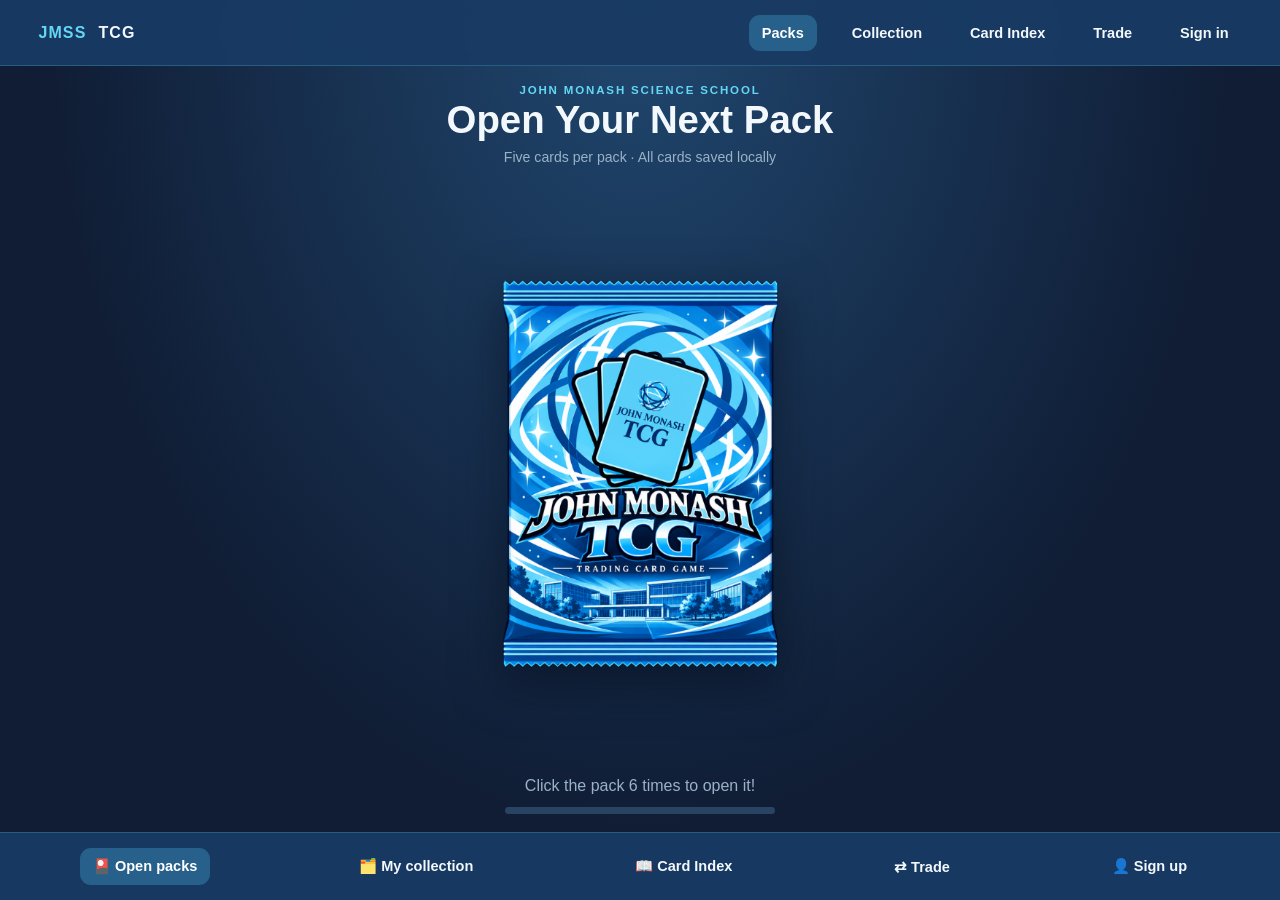
==== index.html @ 14c6e4b7 "Add Card Index navigation" ====
<!doctype html>
<html lang="en">
<head>
<meta charset="utf-8"><meta name="viewport" content="width=device-width, initial-scale=1">
<meta name="theme-color" content="#101D35"><link rel="icon" href="index_images/favicon.png">
<link rel="stylesheet" href="global.css"><title>Open a Pack | JMSS TCG</title>
<style>
.pack-stage{display:grid;place-items:center;min-height:425px;position:relative;isolation:isolate;overflow:hidden}
.pack-stage::before{content:"";position:absolute;width:320px;height:320px;border-radius:50%;background:radial-gradient(circle,#3caee84a,transparent 65%);filter:blur(20px);z-index:-1}
.pack-click{appearance:none;border:0;background:transparent;padding:0;cursor:pointer;perspective:800px;touch-action:manipulation}
.pack-click:focus-visible{outline:3px solid #65D6F4;outline-offset:8px;border-radius:16px}
.pack-art{display:block;object-fit:contain;height:365px;width:min(75vw,260px);filter:drop-shadow(0 15px 25px #040e1fa0);transform-style:preserve-3d;transition:transform .55s cubic-bezier(.17,.67,.27,1.2),filter .55s}
.pack-art.flip{transform:rotateY(180deg) scale(1.06);filter:drop-shadow(0 0 30px #65D6F4)}
.pack-stage.opening .pack-art{animation:packReveal 2.2s ease-in-out forwards;pointer-events:none}
.pack-stage.opening::after{content:"";position:absolute;inset:0;background:radial-gradient(circle,#ffffffdb 0%,#65D6F4a8 12%,transparent 65%);animation:flashReveal 2s ease-out forwards;pointer-events:none}
.pack-stage.opened .pack-art{filter:drop-shadow(0 0 22px #f4c45b);transform:scale(1.03)}
@keyframes packReveal{0%{transform:rotateY(0deg) scale(1)}20%{transform:rotateY(360deg) scale(1.08)}45%{transform:rotateY(900deg) scale(1.2)}65%{transform:rotateY(1440deg) scale(.93)}83%{transform:rotateY(1800deg) scale(1.25)}100%{transform:rotateY(1800deg) scale(1.03)}}
@keyframes flashReveal{0%,25%{opacity:0}48%{opacity:.8}65%{opacity:0}82%{opacity:.85}100%{opacity:0}}
.pack-instructions{text-align:center;color:#9AB2C7;font-size:.96rem;min-height:24px}
.pack-progress{height:7px;max-width:270px;background:#294463;border-radius:999px;overflow:hidden;margin:16px auto}
.pack-progress div{background:linear-gradient(90deg,#1976B9,#65D6F4);height:100%;width:0;transition:width .3s ease}
.pack-reset{border:1px solid #65D6F4;background:#183B63;color:white;padding:10px 19px;border-radius:9px;cursor:pointer;font:inherit;display:none;margin:16px auto}
.pack-reset:hover{background:#1976B9}
@media(prefers-reduced-motion:reduce){.pack-art{transition:none}.pack-stage.opening .pack-art,.pack-stage.opening::after{animation:none}}
.card-reveal{display:grid;grid-template-columns:repeat(auto-fit,minmax(155px,1fr));gap:16px;max-width:1050px;margin:28px auto 12px;text-align:center}.card-reveal[hidden]{display:none}.reveal-card{animation:cardRise .55s ease both;min-width:0}.reveal-card img{display:block;width:100%;max-width:230px;margin:auto;border-radius:9px;box-shadow:0 12px 26px #0008}.reveal-card .missing-card{padding:25px 8px;border:1px solid #65D6F4;border-radius:10px;color:#9AB2C7}.pack-stage.opened{display:none}@keyframes cardRise{from{opacity:0;transform:translateY(30px) scale(.90)}to{opacity:1;transform:translateY(0) scale(1)}}@media(prefers-reduced-motion:reduce){.reveal-card{animation:none}} 

/* Single-screen arcade home */
html,body{height:100%;overflow:hidden}body{padding:0!important}
.top-nav{height:66px;padding:0 max(14px,3vw);gap:10px;justify-content:space-between}
.top-nav .brand{font-weight:900;letter-spacing:.07em;color:#65D6F4;white-space:nowrap}
.nav-links{display:flex;align-items:center;justify-content:flex-end;gap:clamp(6px,2vw,22px)}
.nav-links a,.bottom-nav a{display:flex;align-items:center;gap:7px;padding:10px 13px;border-radius:11px;font-size:.91rem;white-space:nowrap}
.nav-links a:hover,.bottom-nav a:hover,.nav-links a.active,.bottom-nav a.active{background:#27618B;color:white}
.bottom-nav{height:68px;padding:8px 14px;gap:4px}
.arcade-main{position:fixed;top:66px;bottom:68px;left:0;right:0;width:100%;max-width:none;min-height:0;padding:clamp(8px,2vh,20px) 18px;display:flex;flex-direction:column;align-items:center;justify-content:center;gap:clamp(5px,1.2vh,14px);overflow:hidden}
.arcade-hero{flex-shrink:0;text-align:center}
.arcade-hero h1{font-size:clamp(1.35rem,3vw,2.5rem);margin:2px 0 4px}
.arcade-hero .eyebrow{font-size:clamp(.56rem,.9vw,.8rem);margin:0}
.arcade-hero .subtext{margin:0;font-size:clamp(.73rem,1.1vw,.95rem)}
.arcade-play{width:100%;min-height:0;max-width:1250px;flex:1;display:flex;flex-direction:column;align-items:center;justify-content:center;gap:clamp(5px,1.2vh,12px)}
.pack-stage{min-height:0;flex:1;width:100%;overflow:hidden}
.pack-stage::before{width:min(36vh,320px);height:min(36vh,320px)}
.pack-art{height:min(48vh,390px);max-height:100%;width:auto;max-width:min(74vw,290px)}
.pack-click{height:100%;display:grid;place-items:center}
.pack-instructions{margin:0;font-size:clamp(.78rem,1.4vw,1rem);min-height:1.2em}
.pack-progress{margin:0;flex-shrink:0;width:min(270px,80vw)}
.pack-reset{margin:0 auto;flex-shrink:0;padding:9px 16px}
.card-reveal{width:100%;max-width:1150px;min-height:0;flex:1;margin:0;display:flex;align-items:center;justify-content:center;gap:clamp(5px,1vw,15px);overflow-x:auto;overflow-y:hidden;padding:6px 3px}
.reveal-card{flex:0 1 190px;min-width:0;max-height:100%;display:grid;place-items:center}
.reveal-card img{height:auto;max-height:min(47vh,420px);width:100%;object-fit:contain}
.card-reveal[hidden]{display:none}
@media(max-width:640px){.top-nav{height:56px}.top-nav .brand{font-size:.85rem}.nav-links{gap:2px}.nav-links a{font-size:.75rem;padding:7px}.nav-links a img{display:none}.bottom-nav{height:60px}.bottom-nav a{font-size:.73rem;padding:8px}.arcade-main{top:56px;bottom:60px;padding:8px}.arcade-hero .subtext{display:none}.pack-art{height:min(51dvh,360px)}.card-reveal{justify-content:flex-start;gap:7px}.reveal-card{flex:0 0 clamp(120px,39vw,175px)}.reveal-card img{max-height:42dvh}}
@media(max-height:540px){.arcade-hero .subtext,.arcade-hero .eyebrow{display:none}.arcade-hero h1{font-size:1.2rem}.arcade-main{gap:3px}.pack-art{height:45dvh}.pack-progress{height:5px}.card-reveal img{max-height:36dvh}}
</style>
</head>
<body class="background">
<nav class="top-nav" aria-label="Main navigation"><a class="brand" href="index.html">JMSS <span style="color:#F2F8FC">TCG</span></a><div class="nav-links"><a class="active" href="index.html">Packs</a><a href="collection.html?v=2">Collection</a><a href="card-index.html">Card Index</a><a href="trade.html">Trade</a><a href="sign_in_programmable.html">Sign in</a></div></nav>
<main class="arcade-main">
<section class="arcade-hero"><p class="eyebrow">JOHN MONASH SCIENCE SCHOOL</p><h1>Open Your Next Pack</h1><p class="subtext">Five cards per pack · All cards saved locally</p></section>
<section aria-label="Pack opening" class="arcade-play">
<div class="pack-stage" id="pack-stage"><button type="button" id="pack-button" class="pack-click" aria-label="Rotate the JMSS card pack"><img id="pack-art" class="pack-art" src="index_images/cardpacks/common.png" alt="Blue JMSS TCG booster pack"></button></div>
<p id="pack-status" class="pack-instructions" aria-live="polite">Click the pack 6 times to open it!</p>
<div class="pack-progress" role="progressbar" aria-label="Progress to pack opening" aria-valuemin="0" aria-valuemax="6" aria-valuenow="0" id="pack-progress"><div id="pack-fill"></div></div>
<div id="card-reveal" class="card-reveal" aria-label="Five revealed cards" hidden></div><button type="button" class="pack-reset" id="pack-reset">Open another pack</button>
</section>
</main><nav class="bottom-nav" aria-label="Quick navigation"><a class="active" href="index.html">🎴 Open packs</a><a href="collection.html?v=2">🗂️ My collection</a><a href="card-index.html">📖 Card Index</a><a href="trade.html">⇄ Trade</a><a href="create_your_account.html">👤 Sign up</a></nav>
<script>
(function(){
const maxClicks=6, stage=document.getElementById('pack-stage'), button=document.getElementById('pack-button'), art=document.getElementById('pack-art'),status=document.getElementById('pack-status'),progress=document.getElementById('pack-progress'),fill=document.getElementById('pack-fill'),reset=document.getElementById('pack-reset');
const cards=[
["Flush Sac Anderson","flush-sac-anderson.webp"],
["Algorithm Albrecht","algorithm-albrecht.webp"],
["Stephen Finchy","stephen-finchy.webp"],
["Peter Thompson","peter-thompson.webp"],
["Vincenzo Piscioneri","vincenzo-piscioneri.webp"],
["Romanian Gavrilescu","romanian-gavrilescu.webp"],
["Rimkevicius","rimkevicius.webp"],
["Scott Chittleborough","scott-chittleborough.webp"],
["Kermond","kermond.webp"],
["Rainy Xia","rainy-xia.webp"],
["Sunny Xia","sunny-xia.webp"],
["Muppet Finchy","muppet-finchy.webp"],
["Dr Driscoll","dr-driscoll.webp"],
["Danger Grainger","danger-grainger.webp"],
["Gen Z Clarke","gen-z-clarke.webp"],
["Bonehead Kermond","bonehead-kermond.webp"]
];
const reveal=document.getElementById('card-reveal');
function saveCards(selected){
 const key='jmss-tcg-collection-v1';
 let inventory={};
 try{const parsed=JSON.parse(localStorage.getItem(key)||'{}');if(parsed&&typeof parsed==='object'&&!Array.isArray(parsed))inventory=parsed;}catch(e){}
 for(const [,file] of selected){const count=Number(inventory[file]);inventory[file]=(Number.isSafeInteger(count)&&count>=0?count:0)+1;}
 try{localStorage.setItem(key,JSON.stringify(inventory));return true;}catch(e){return false;}
}
function showCards(){
 const shuffled=[...cards];
 for(let i=shuffled.length-1;i>0;i--){const j=Math.floor(Math.random()*(i+1));[shuffled[i],shuffled[j]]=[shuffled[j],shuffled[i]];}
 const selected=shuffled.slice(0,5);
 const saved=saveCards(selected);
 status.textContent=saved?"Your five cards have been saved to your Collection!":"Your five cards! Local saving is unavailable in this browser.";
 reveal.replaceChildren();
 selected.forEach(([name,file],i)=>{
   const el=document.createElement('div');el.className='reveal-card';el.style.animationDelay=(i*0.12)+'s';
   const img=document.createElement('img');img.src='cards/'+file;img.alt=name;img.loading='lazy';
   img.addEventListener('error',()=>{const fallback=document.createElement('div');fallback.className='missing-card';fallback.textContent=name+' — image awaiting upload';img.replaceWith(fallback);});
   el.append(img);reveal.append(el);
 });reveal.hidden=false;
}
let clicks=0,rot=0,animating=false,opened=false;
button.addEventListener('click',function(){
 if(animating||opened)return;
 clicks++;rot+=360;
 art.style.transform='rotateY('+rot+'deg) scale(1.06)';
 setTimeout(()=>{if(!animating&&!opened)art.style.transform='rotateY('+rot+'deg)'},350);
 progress.setAttribute('aria-valuenow',String(clicks));fill.style.width=(clicks/maxClicks*100)+'%';
 if(clicks<maxClicks){status.textContent=(maxClicks-clicks)+' more '+(maxClicks-clicks===1?'click':'clicks')+' to open your pack!';return;}
 animating=true;button.disabled=true;status.textContent='Opening pack…';art.style.transform='';stage.classList.add('opening');
 setTimeout(function(){stage.classList.remove('opening');stage.classList.add('opened');art.src='index_images/cardpacks/common.png';art.alt='Common JMSS TCG booster pack';opened=true;animating=false;status.textContent='Your five cards!';showCards();reset.style.display='block';},2200);
});
reset.addEventListener('click',function(){clicks=0;rot=0;opened=false;animating=false;art.src='index_images/cardpacks/common.png';art.alt='Blue JMSS TCG booster pack';art.style.transform='';button.disabled=false;stage.classList.remove('opening','opened');progress.setAttribute('aria-valuenow','0');fill.style.width='0';status.textContent='Click the pack 6 times to open it!';reset.style.display='none';reveal.hidden=true;reveal.replaceChildren();});
})();
</script>
</body></html>
---- global.css ----
:root{--bg:#101D35;--surface:#183B63;--primary:#1976B9;--accent:#65D6F4;--text:#F2F8FC;--muted:#9AB2C7;--gold:#F4C45B;--border:rgba(101,214,244,.22)}*{box-sizing:border-box}body{margin:0;padding-bottom:92px;font-family:Arial,sans-serif;color:var(--text);background:var(--bg)}.background{background:radial-gradient(ellipse at 50% 0%,#20476F 0%,var(--bg) 65%);min-height:100vh}.top-nav,.bottom-nav{position:fixed;left:0;width:100%;display:flex;align-items:center;justify-content:space-around;background:rgba(24,59,99,.96);z-index:1000;backdrop-filter:blur(12px)}.top-nav{top:0;height:66px;border-bottom:1px solid var(--border)}.bottom-nav{bottom:0;min-height:66px;padding:12px 0;border-top:1px solid var(--border)}.top-nav a,.bottom-nav a{color:var(--text);text-decoration:none;font-weight:600;transition:color .2s}.top-nav a:hover,.bottom-nav a:hover{color:var(--accent)}.top-nav a{display:flex;align-items:center;gap:12px}.top-nav img{width:26px;height:26px;object-fit:contain}.site-main{max-width:1000px;margin:0 auto;padding:104px 20px 44px}.hero{text-align:center}.hero h1{font-size:clamp(2rem,5vw,3.4rem);margin:8px 0}.eyebrow{color:var(--accent);font-size:.8rem;letter-spacing:.16em;font-weight:700}.subtext{color:var(--muted);line-height:1.6}.packs{display:grid;grid-template-columns:repeat(auto-fit,minmax(240px,1fr));gap:24px;max-width:800px;margin:38px auto}.pack{border:1px solid var(--border);background:rgba(24,59,99,.74);border-radius:20px;padding:24px;text-align:center}.pack img{display:block;width:100%;max-width:220px;height:270px;object-fit:contain;margin:auto;filter:drop-shadow(0 16px 22px rgba(0,0,0,.35))}.pack h2{margin-bottom:0}.gold-accent{color:var(--gold)}.note{text-align:center;font-size:.85rem;color:var(--muted)}.button{display:inline-block;margin-top:15px;text-decoration:none;background:var(--primary);border:1px solid var(--accent);border-radius:12px;color:white;padding:12px 18px}.button:hover{background:#248FCF}a:focus-visible{outline:2px solid var(--accent);outline-offset:4px}@media(max-width:480px){.pack img{height:220px}.site-main{padding-top:94px}}
/* Authentication page layouts — visual prototypes only, no client-side password storage */
.auth-shell{min-height:calc(100vh - 170px);display:grid;place-items:center;padding:28px 16px}.auth-card{width:min(100%,440px);background:rgba(24,59,99,.9);border:1px solid var(--border);border-radius:20px;padding:clamp(22px,5vw,36px);box-shadow:0 18px 50px #08142470}.auth-card h1{margin:6px 0 10px;font-size:2rem}.auth-card label{display:block;margin:20px 0 8px;font-size:.9rem;font-weight:600}.auth-card input{width:100%;min-height:44px;background:#101D35;color:var(--text);border:1px solid #5584aa;border-radius:10px;padding:12px;font:inherit}.auth-card input:focus{outline:2px solid var(--accent)}.auth-card button{width:100%;padding:13px;border:0;border-radius:10px;background:#33607f;color:#e3f0fa;font-weight:700;font:inherit;cursor:pointer;opacity:1;margin-top:24px}.auth-card button:hover{background:var(--primary)}.auth-card a{color:var(--accent)}.auth-card .form-foot{margin-top:22px;text-align:center;color:var(--muted)}.auth-notice{color:#f3d18c;background:rgba(244,196,91,.09);border:1px solid rgba(244,196,91,.35);border-radius:10px;padding:12px;font-size:.9rem;line-height:1.5}
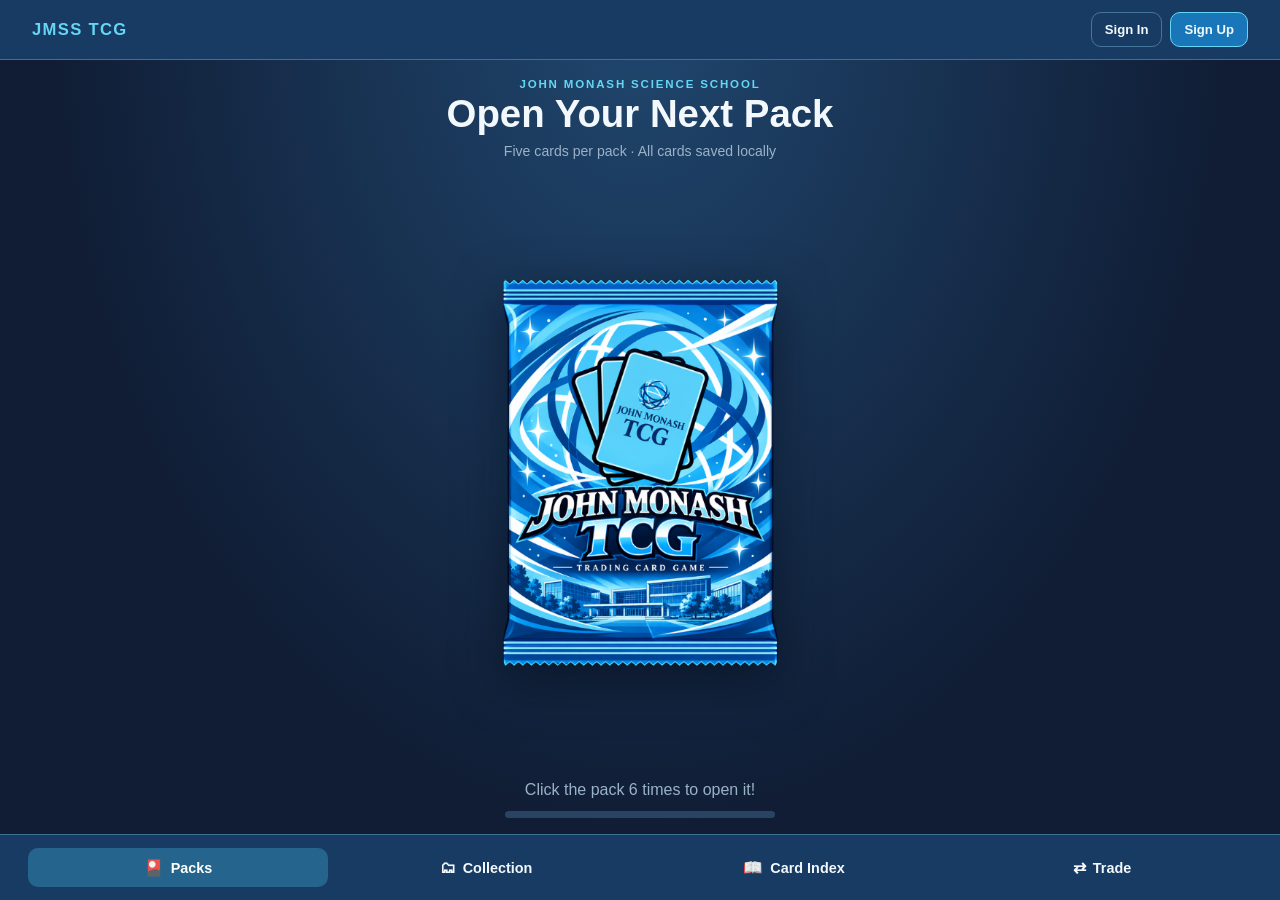
==== commit ac505020: "Use consistent navigation layout on index.html" ====
--- a/index.html
+++ b/index.html
@@ -52,9 +52,9 @@
 @media(max-width:640px){.top-nav{height:56px}.top-nav .brand{font-size:.85rem}.nav-links{gap:2px}.nav-links a{font-size:.75rem;padding:7px}.nav-links a img{display:none}.bottom-nav{height:60px}.bottom-nav a{font-size:.73rem;padding:8px}.arcade-main{top:56px;bottom:60px;padding:8px}.arcade-hero .subtext{display:none}.pack-art{height:min(51dvh,360px)}.card-reveal{justify-content:flex-start;gap:7px}.reveal-card{flex:0 0 clamp(120px,39vw,175px)}.reveal-card img{max-height:42dvh}}
 @media(max-height:540px){.arcade-hero .subtext,.arcade-hero .eyebrow{display:none}.arcade-hero h1{font-size:1.2rem}.arcade-main{gap:3px}.pack-art{height:45dvh}.pack-progress{height:5px}.card-reveal img{max-height:36dvh}}
 </style>
-</head>
+<link rel="stylesheet" href="navigation.css"><style>.arcade-main{top:var(--nav-top-h)!important;bottom:var(--nav-bottom-h)!important}.top-nav .nav-brand{font-weight:900}</style></head>
 <body class="background">
-<nav class="top-nav" aria-label="Main navigation"><a class="brand" href="index.html">JMSS <span style="color:#F2F8FC">TCG</span></a><div class="nav-links"><a class="active" href="index.html">Packs</a><a href="collection.html?v=2">Collection</a><a href="card-index.html">Card Index</a><a href="trade.html">Trade</a><a href="sign_in_programmable.html">Sign in</a></div></nav>
+<nav id="site-top-nav"></nav>
 <main class="arcade-main">
 <section class="arcade-hero"><p class="eyebrow">JOHN MONASH SCIENCE SCHOOL</p><h1>Open Your Next Pack</h1><p class="subtext">Five cards per pack · All cards saved locally</p></section>
 <section aria-label="Pack opening" class="arcade-play">
@@ -63,7 +63,7 @@
 <div class="pack-progress" role="progressbar" aria-label="Progress to pack opening" aria-valuemin="0" aria-valuemax="6" aria-valuenow="0" id="pack-progress"><div id="pack-fill"></div></div>
 <div id="card-reveal" class="card-reveal" aria-label="Five revealed cards" hidden></div><button type="button" class="pack-reset" id="pack-reset">Open another pack</button>
 </section>
-</main><nav class="bottom-nav" aria-label="Quick navigation"><a class="active" href="index.html">🎴 Open packs</a><a href="collection.html?v=2">🗂️ My collection</a><a href="card-index.html">📖 Card Index</a><a href="trade.html">⇄ Trade</a><a href="create_your_account.html">👤 Sign up</a></nav>
+</main><nav id="site-bottom-nav"></nav>
 <script>
 (function(){
 const maxClicks=6, stage=document.getElementById('pack-stage'), button=document.getElementById('pack-button'), art=document.getElementById('pack-art'),status=document.getElementById('pack-status'),progress=document.getElementById('pack-progress'),fill=document.getElementById('pack-fill'),reset=document.getElementById('pack-reset');
@@ -121,4 +121,4 @@
 reset.addEventListener('click',function(){clicks=0;rot=0;opened=false;animating=false;art.src='index_images/cardpacks/common.png';art.alt='Blue JMSS TCG booster pack';art.style.transform='';button.disabled=false;stage.classList.remove('opening','opened');progress.setAttribute('aria-valuenow','0');fill.style.width='0';status.textContent='Click the pack 6 times to open it!';reset.style.display='none';reveal.hidden=true;reveal.replaceChildren();});
 })();
 </script>
-</body></html>+<script src="navigation.js"></script></body></html>
--- a/navigation.css
+++ b/navigation.css
@@ -0,0 +1,15 @@
+/* Shared navigation on all JMSS TCG pages */
+:root{--nav-top-h:60px;--nav-bottom-h:64px}
+body{padding-top:var(--nav-top-h);padding-bottom:var(--nav-bottom-h)}
+.top-nav,.bottom-nav{position:fixed!important;left:0;right:0;width:100%;z-index:2000;display:flex!important;align-items:center;justify-content:space-between;background:#183B63;box-sizing:border-box}
+.top-nav{top:0!important;height:var(--nav-top-h)!important;padding:0 clamp(12px,3vw,32px)!important;border-bottom:1px solid #3C7194}
+.bottom-nav{top:auto!important;bottom:0!important;height:var(--nav-bottom-h)!important;padding:6px clamp(8px,3vw,28px)!important;border-top:1px solid #3C7194;gap:8px}
+.top-nav .nav-brand{color:#65D6F4;font-weight:900;letter-spacing:.08em;white-space:nowrap;font-size:1.04rem}
+.top-nav .nav-account{display:flex;gap:8px;align-items:center}
+.top-nav a,.bottom-nav a{color:#F2F8FC;text-decoration:none;font-weight:700}
+.top-nav .nav-account a{padding:9px 13px;border:1px solid #45759A;border-radius:10px;font-size:.82rem;white-space:nowrap}
+.top-nav .nav-account a:last-child{background:#1976B9;border-color:#65D6F4}
+.bottom-nav a{flex:1;display:flex;align-items:center;justify-content:center;gap:7px;min-width:0;border-radius:10px;padding:10px 6px;font-size:.9rem;white-space:nowrap}
+.top-nav a:hover,.bottom-nav a:hover,.bottom-nav a[aria-current="page"]{background:#25658D;color:#fff}
+.nav-icon{font-size:1.1em}
+@media(max-width:520px){:root{--nav-top-h:54px;--nav-bottom-h:60px}.top-nav .nav-brand{font-size:.89rem}.top-nav .nav-account a{font-size:.73rem;padding:8px 9px}.bottom-nav{gap:2px;padding:5px!important}.bottom-nav a{font-size:.71rem;gap:3px;padding:8px 2px}.nav-icon{font-size:1em}}
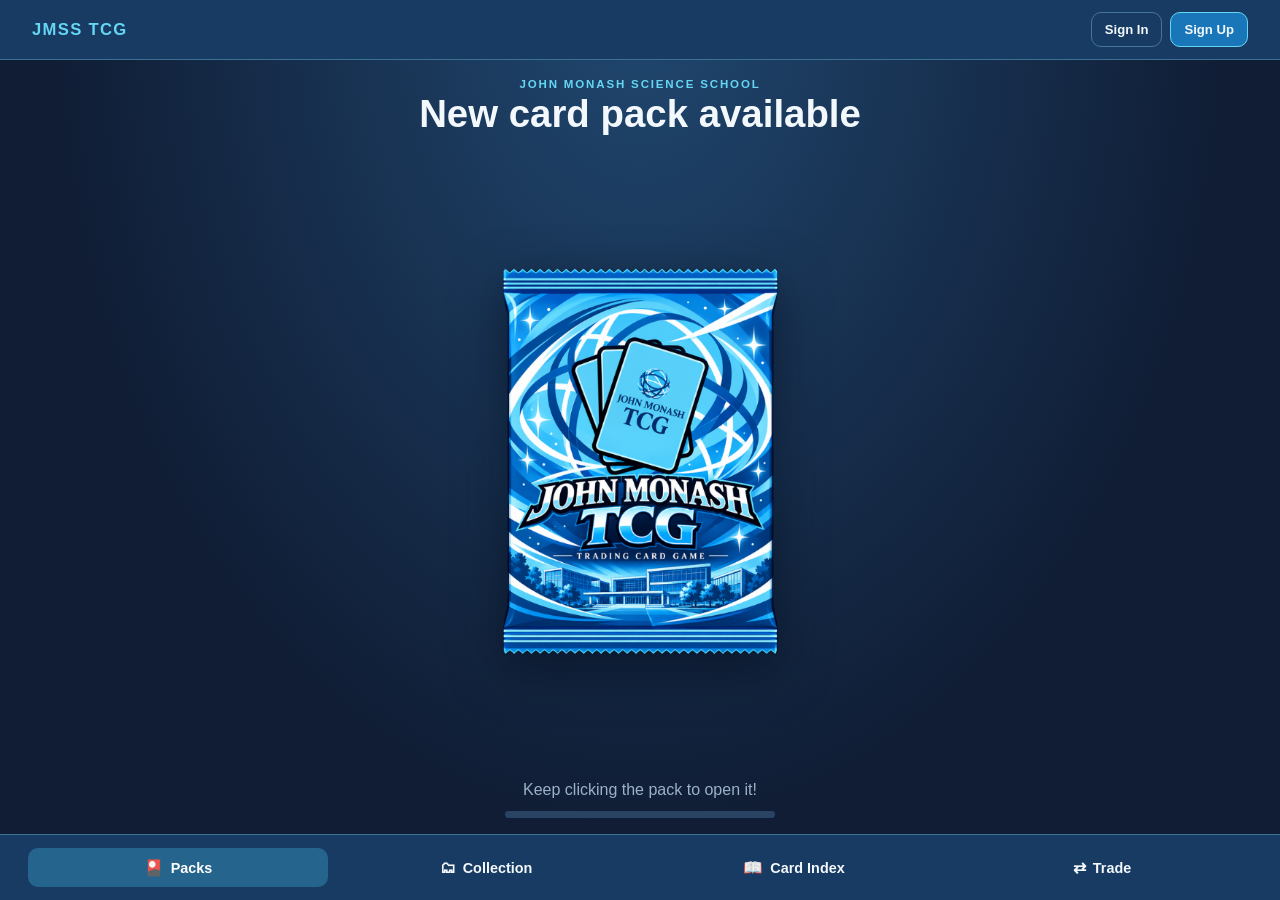
==== commit 7442551a: "Simplify pack opening prompts and homepage heading" ====
--- a/index.html
+++ b/index.html
@@ -56,10 +56,10 @@
 <body class="background">
 <nav id="site-top-nav"></nav>
 <main class="arcade-main">
-<section class="arcade-hero"><p class="eyebrow">JOHN MONASH SCIENCE SCHOOL</p><h1>Open Your Next Pack</h1><p class="subtext">Five cards per pack · All cards saved locally</p></section>
+<section class="arcade-hero"><p class="eyebrow">JOHN MONASH SCIENCE SCHOOL</p><h1>New card pack available</h1></section>
 <section aria-label="Pack opening" class="arcade-play">
 <div class="pack-stage" id="pack-stage"><button type="button" id="pack-button" class="pack-click" aria-label="Rotate the JMSS card pack"><img id="pack-art" class="pack-art" src="index_images/cardpacks/common.png" alt="Blue JMSS TCG booster pack"></button></div>
-<p id="pack-status" class="pack-instructions" aria-live="polite">Click the pack 6 times to open it!</p>
+<p id="pack-status" class="pack-instructions" aria-live="polite">Keep clicking the pack to open it!</p>
 <div class="pack-progress" role="progressbar" aria-label="Progress to pack opening" aria-valuemin="0" aria-valuemax="6" aria-valuenow="0" id="pack-progress"><div id="pack-fill"></div></div>
 <div id="card-reveal" class="card-reveal" aria-label="Five revealed cards" hidden></div><button type="button" class="pack-reset" id="pack-reset">Open another pack</button>
 </section>
@@ -118,7 +118,7 @@
  animating=true;button.disabled=true;status.textContent='Opening pack…';art.style.transform='';stage.classList.add('opening');
  setTimeout(function(){stage.classList.remove('opening');stage.classList.add('opened');art.src='index_images/cardpacks/common.png';art.alt='Common JMSS TCG booster pack';opened=true;animating=false;status.textContent='Your five cards!';showCards();reset.style.display='block';},2200);
 });
-reset.addEventListener('click',function(){clicks=0;rot=0;opened=false;animating=false;art.src='index_images/cardpacks/common.png';art.alt='Blue JMSS TCG booster pack';art.style.transform='';button.disabled=false;stage.classList.remove('opening','opened');progress.setAttribute('aria-valuenow','0');fill.style.width='0';status.textContent='Click the pack 6 times to open it!';reset.style.display='none';reveal.hidden=true;reveal.replaceChildren();});
+reset.addEventListener('click',function(){clicks=0;rot=0;opened=false;animating=false;art.src='index_images/cardpacks/common.png';art.alt='Blue JMSS TCG booster pack';art.style.transform='';button.disabled=false;stage.classList.remove('opening','opened');progress.setAttribute('aria-valuenow','0');fill.style.width='0';status.textContent='Keep clicking the pack to open it!';reset.style.display='none';reveal.hidden=true;reveal.replaceChildren();});
 })();
 </script>
 <script src="navigation.js"></script></body></html>
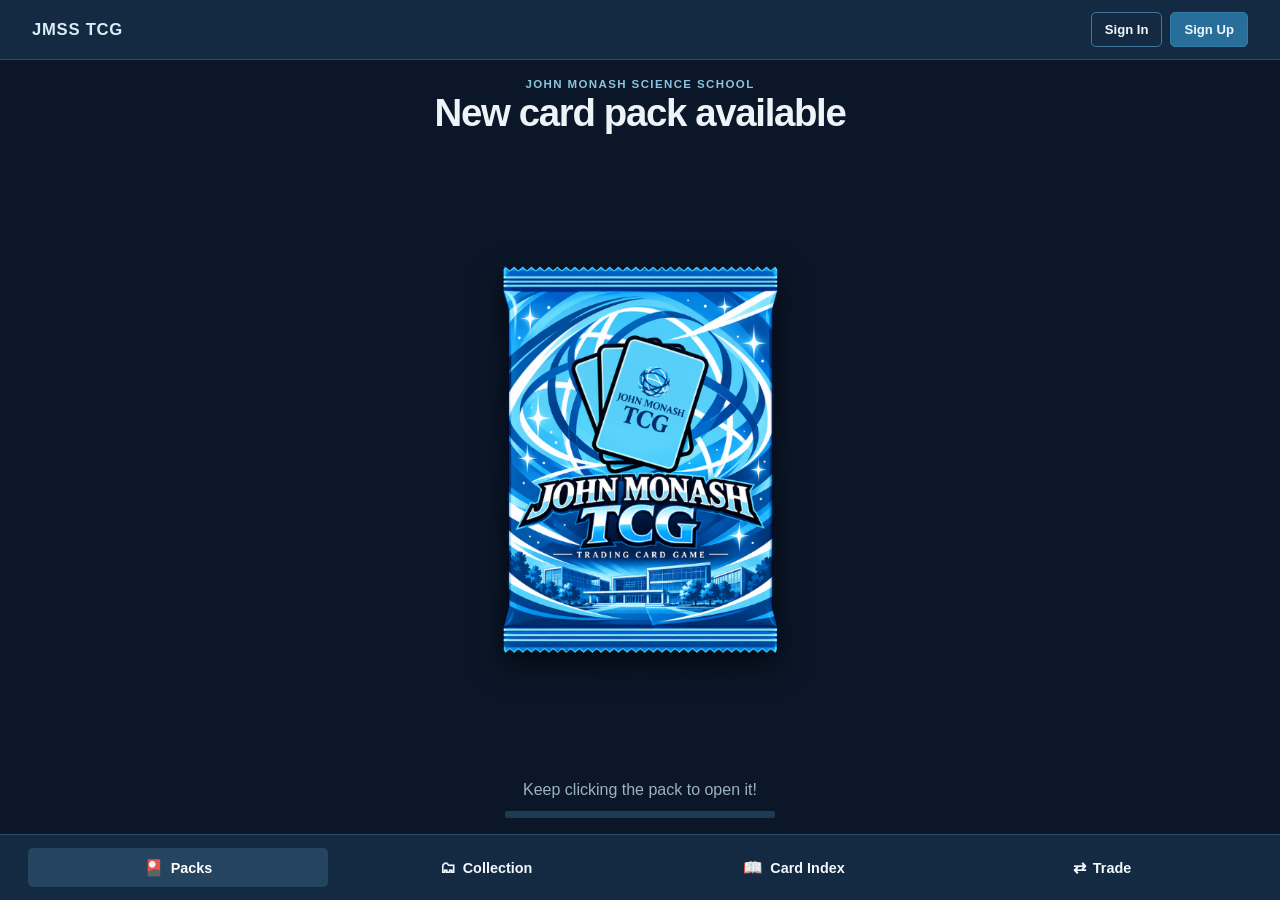
==== commit 544406da: "Apply cohesive JMSS TCG styling to index.html" ====
--- a/index.html
+++ b/index.html
@@ -52,7 +52,7 @@
 @media(max-width:640px){.top-nav{height:56px}.top-nav .brand{font-size:.85rem}.nav-links{gap:2px}.nav-links a{font-size:.75rem;padding:7px}.nav-links a img{display:none}.bottom-nav{height:60px}.bottom-nav a{font-size:.73rem;padding:8px}.arcade-main{top:56px;bottom:60px;padding:8px}.arcade-hero .subtext{display:none}.pack-art{height:min(51dvh,360px)}.card-reveal{justify-content:flex-start;gap:7px}.reveal-card{flex:0 0 clamp(120px,39vw,175px)}.reveal-card img{max-height:42dvh}}
 @media(max-height:540px){.arcade-hero .subtext,.arcade-hero .eyebrow{display:none}.arcade-hero h1{font-size:1.2rem}.arcade-main{gap:3px}.pack-art{height:45dvh}.pack-progress{height:5px}.card-reveal img{max-height:36dvh}}
 </style>
-<link rel="stylesheet" href="navigation.css"><style>.arcade-main{top:var(--nav-top-h)!important;bottom:var(--nav-bottom-h)!important}.top-nav .nav-brand{font-weight:900}</style></head>
+<link rel="stylesheet" href="navigation.css"><style>.arcade-main{top:var(--nav-top-h)!important;bottom:var(--nav-bottom-h)!important}.top-nav .nav-brand{font-weight:900}</style><link rel="stylesheet" href="design.css"></head>
 <body class="background">
 <nav id="site-top-nav"></nav>
 <main class="arcade-main">
--- a/design.css
+++ b/design.css
@@ -0,0 +1,43 @@
+/* JMSS TCG visual system — restrained arcade styling */
+:root{--bg:#0b1628;--surface:#142a43;--primary:#287bad;--accent:#8dcbe6;--text:#edf3f7;--muted:#9aaec0;--border:#38536c;--gold:#efc36d}
+html{color-scheme:dark}
+body.background{background:#0b1628!important;color:#edf3f7;background-image:linear-gradient(90deg,transparent 49.9%,rgba(112,156,188,.035) 50%,transparent 50.1%)!important;background-size:80px 80px}
+body{font-family:Inter,"Segoe UI",Arial,sans-serif!important}
+.top-nav,.bottom-nav{background:#142a43!important;border-color:#314d65!important;box-shadow:none!important;backdrop-filter:none!important}
+.top-nav .nav-brand{font-weight:850!important;letter-spacing:.045em!important;color:#dcecf6!important}
+.top-nav .nav-account a,.bottom-nav a{border-radius:5px!important;transition:background .14s ease!important}
+.top-nav .nav-account a:last-child{background:#276f9a!important;border-color:#327ea9!important}
+.top-nav a:hover,.bottom-nav a:hover,.bottom-nav a[aria-current="page"]{background:#24445f!important}
+.site-main{max-width:1120px!important}
+.hero h1,.arcade-hero h1{font-weight:750!important;letter-spacing:-.035em!important;line-height:1.08!important}
+.eyebrow{letter-spacing:.12em!important;color:#89c4e1!important;font-weight:750!important}
+.subtext,.collection-empty{color:#a1b4c5!important}
+.button,.pack-reset{border:1px solid #47738f!important;background:#1a4769!important;color:#eff6fb!important;border-radius:5px!important;box-shadow:none!important;transition:background .15s ease!important}
+.button:hover,.pack-reset:hover{background:#276f9a!important}
+.collection-stat{border-radius:5px!important;background:#132b44!important;border:1px solid #2c4c64!important;box-shadow:none!important}
+.collection-stat strong{color:#d8eef9!important}
+.collection-card{border-radius:5px!important;background:#13263b!important;border:1px solid #294761!important;box-shadow:none!important;padding:7px!important}
+.collection-card img{border-radius:2px!important}
+.collection-card .count{border-radius:4px!important;background:#e5b962!important;box-shadow:none!important}
+.collection-grid{gap:14px!important}
+.collection-card .card-title{font-weight:650!important}
+.auth-card{border-radius:6px!important;background:#132a42!important;border:1px solid #36536a!important;box-shadow:none!important}
+.auth-card input{border-radius:4px!important;background:#0c1d30!important;border-color:#47647b!important}
+.auth-card button{border-radius:4px!important}
+.auth-notice{border-radius:4px!important}
+.pack-stage::before{background:radial-gradient(circle,rgba(30,91,143,.19),transparent 70%)!important;filter:blur(12px)!important}
+.pack-stage.opened .pack-art{filter:drop-shadow(0 6px 15px #0009)!important}
+.pack-art{filter:drop-shadow(0 12px 16px #0009)!important}
+.pack-progress{background:#1e3b55!important;border-radius:2px!important}
+.pack-progress div{background:#80beda!important;border-radius:2px!important}
+.reveal-card img{border-radius:2px!important;box-shadow:0 8px 22px #0008!important}
+.trade-panel,.trade-panel.mine{border-radius:6px!important;background:#173553!important;border-color:#365d79!important}
+.trade-panel.mine{background:#122d48!important}
+.offer-slot{border-radius:5px!important;background:#0c2137!important;border-color:#5b849f!important}
+.trade-actions button,.chat-presets button,.side-card,.chat-log,.chat-msg,.chat-msg.mine,.inventory button{border-radius:5px!important}
+.side-card{background:#122a43!important;border-color:#2f506c!important}
+.chat-msg{background:#25445e!important}.chat-msg.mine{background:#245e78!important}
+.chat-presets button{background:#1c405f!important}
+.inventory button{background:#193a56!important}
+.trade-actions .accept{background:#276957!important}.trade-actions .decline{background:#6a395d!important}
+@media(max-width:560px){.collection-grid{gap:9px!important}.collection-card{padding:5px!important}.site-main{padding-left:13px!important;padding-right:13px!important}.arcade-main{padding:7px!important}}
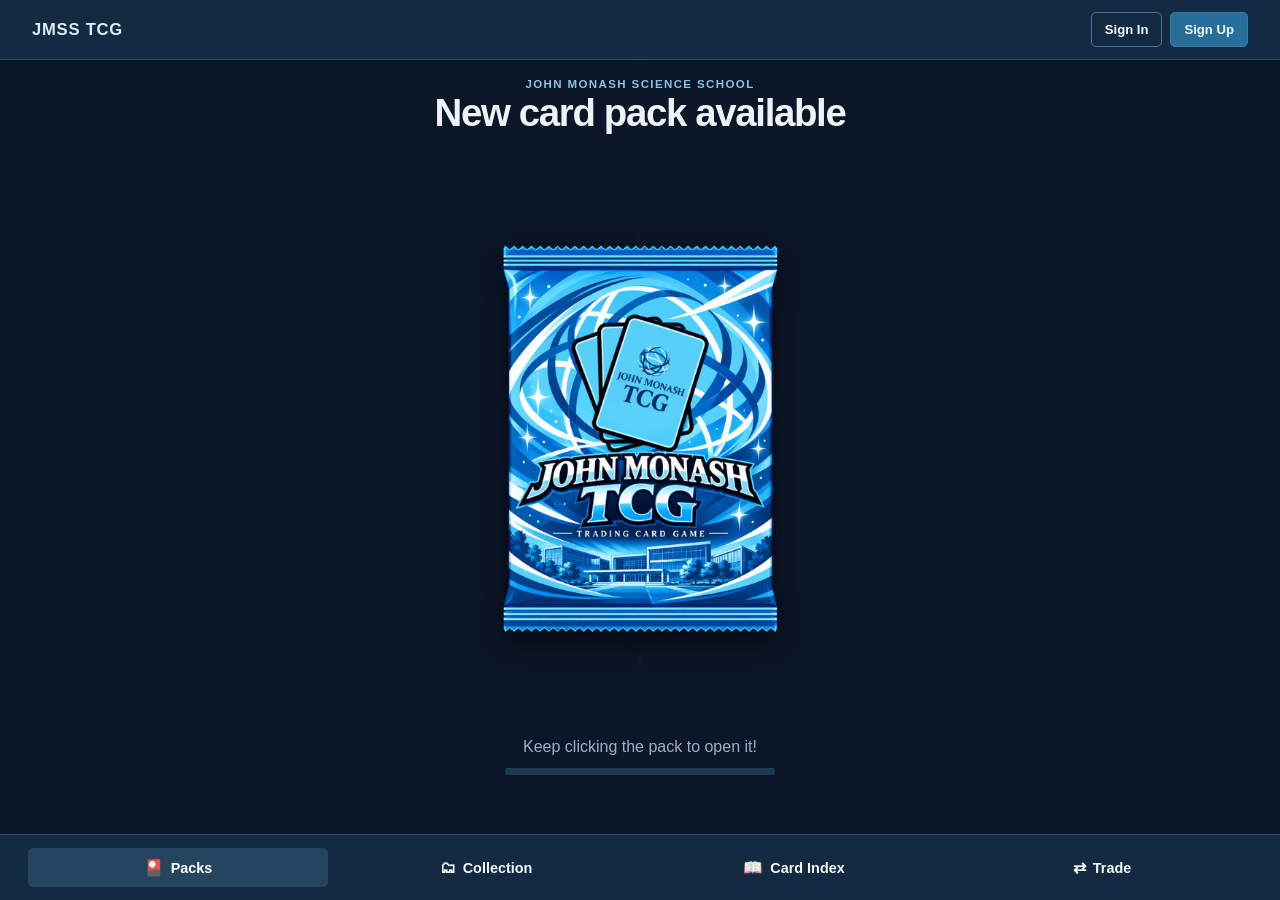
==== commit ff542d72: "Integrate staggered five-card flip reveal, skip and collection preservation" ====
--- a/index.html
+++ b/index.html
@@ -52,7 +52,7 @@
 @media(max-width:640px){.top-nav{height:56px}.top-nav .brand{font-size:.85rem}.nav-links{gap:2px}.nav-links a{font-size:.75rem;padding:7px}.nav-links a img{display:none}.bottom-nav{height:60px}.bottom-nav a{font-size:.73rem;padding:8px}.arcade-main{top:56px;bottom:60px;padding:8px}.arcade-hero .subtext{display:none}.pack-art{height:min(51dvh,360px)}.card-reveal{justify-content:flex-start;gap:7px}.reveal-card{flex:0 0 clamp(120px,39vw,175px)}.reveal-card img{max-height:42dvh}}
 @media(max-height:540px){.arcade-hero .subtext,.arcade-hero .eyebrow{display:none}.arcade-hero h1{font-size:1.2rem}.arcade-main{gap:3px}.pack-art{height:45dvh}.pack-progress{height:5px}.card-reveal img{max-height:36dvh}}
 </style>
-<link rel="stylesheet" href="navigation.css"><style>.arcade-main{top:var(--nav-top-h)!important;bottom:var(--nav-bottom-h)!important}.top-nav .nav-brand{font-weight:900}</style><link rel="stylesheet" href="design.css"></head>
+<link rel="stylesheet" href="navigation.css"><style>.arcade-main{top:var(--nav-top-h)!important;bottom:var(--nav-bottom-h)!important}.top-nav .nav-brand{font-weight:900}</style><link rel="stylesheet" href="design.css"><link rel="stylesheet" href="pack-opening.css"></head>
 <body class="background">
 <nav id="site-top-nav"></nav>
 <main class="arcade-main">
@@ -61,64 +61,9 @@
 <div class="pack-stage" id="pack-stage"><button type="button" id="pack-button" class="pack-click" aria-label="Rotate the JMSS card pack"><img id="pack-art" class="pack-art" src="index_images/cardpacks/common.png" alt="Blue JMSS TCG booster pack"></button></div>
 <p id="pack-status" class="pack-instructions" aria-live="polite">Keep clicking the pack to open it!</p>
 <div class="pack-progress" role="progressbar" aria-label="Progress to pack opening" aria-valuemin="0" aria-valuemax="6" aria-valuenow="0" id="pack-progress"><div id="pack-fill"></div></div>
-<div id="card-reveal" class="card-reveal" aria-label="Five revealed cards" hidden></div><button type="button" class="pack-reset" id="pack-reset">Open another pack</button>
+<div id="card-reveal" class="card-reveal" aria-label="Five revealed cards" hidden></div><div class="reveal-controls"><span id="reveal-counter" aria-live="polite"></span><button type="button" id="skip-reveal" hidden>Reveal all cards</button></div><p id="reveal-summary" hidden data-saved="false">Cards added to your collection. <a href="collection.html" style="color:#8dcbe6">View collection →</a></p><button type="button" class="pack-reset" id="pack-reset">Open another pack</button>
 </section>
 </main><nav id="site-bottom-nav"></nav>
-<script>
-(function(){
-const maxClicks=6, stage=document.getElementById('pack-stage'), button=document.getElementById('pack-button'), art=document.getElementById('pack-art'),status=document.getElementById('pack-status'),progress=document.getElementById('pack-progress'),fill=document.getElementById('pack-fill'),reset=document.getElementById('pack-reset');
-const cards=[
-["Flush Sac Anderson","flush-sac-anderson.webp"],
-["Algorithm Albrecht","algorithm-albrecht.webp"],
-["Stephen Finchy","stephen-finchy.webp"],
-["Peter Thompson","peter-thompson.webp"],
-["Vincenzo Piscioneri","vincenzo-piscioneri.webp"],
-["Romanian Gavrilescu","romanian-gavrilescu.webp"],
-["Rimkevicius","rimkevicius.webp"],
-["Scott Chittleborough","scott-chittleborough.webp"],
-["Kermond","kermond.webp"],
-["Rainy Xia","rainy-xia.webp"],
-["Sunny Xia","sunny-xia.webp"],
-["Muppet Finchy","muppet-finchy.webp"],
-["Dr Driscoll","dr-driscoll.webp"],
-["Danger Grainger","danger-grainger.webp"],
-["Gen Z Clarke","gen-z-clarke.webp"],
-["Bonehead Kermond","bonehead-kermond.webp"]
-];
-const reveal=document.getElementById('card-reveal');
-function saveCards(selected){
- const key='jmss-tcg-collection-v1';
- let inventory={};
- try{const parsed=JSON.parse(localStorage.getItem(key)||'{}');if(parsed&&typeof parsed==='object'&&!Array.isArray(parsed))inventory=parsed;}catch(e){}
- for(const [,file] of selected){const count=Number(inventory[file]);inventory[file]=(Number.isSafeInteger(count)&&count>=0?count:0)+1;}
- try{localStorage.setItem(key,JSON.stringify(inventory));return true;}catch(e){return false;}
-}
-function showCards(){
- const shuffled=[...cards];
- for(let i=shuffled.length-1;i>0;i--){const j=Math.floor(Math.random()*(i+1));[shuffled[i],shuffled[j]]=[shuffled[j],shuffled[i]];}
- const selected=shuffled.slice(0,5);
- const saved=saveCards(selected);
- status.textContent=saved?"Your five cards have been saved to your Collection!":"Your five cards! Local saving is unavailable in this browser.";
- reveal.replaceChildren();
- selected.forEach(([name,file],i)=>{
-   const el=document.createElement('div');el.className='reveal-card';el.style.animationDelay=(i*0.12)+'s';
-   const img=document.createElement('img');img.src='cards/'+file;img.alt=name;img.loading='lazy';
-   img.addEventListener('error',()=>{const fallback=document.createElement('div');fallback.className='missing-card';fallback.textContent=name+' — image awaiting upload';img.replaceWith(fallback);});
-   el.append(img);reveal.append(el);
- });reveal.hidden=false;
-}
-let clicks=0,rot=0,animating=false,opened=false;
-button.addEventListener('click',function(){
- if(animating||opened)return;
- clicks++;rot+=360;
- art.style.transform='rotateY('+rot+'deg) scale(1.06)';
- setTimeout(()=>{if(!animating&&!opened)art.style.transform='rotateY('+rot+'deg)'},350);
- progress.setAttribute('aria-valuenow',String(clicks));fill.style.width=(clicks/maxClicks*100)+'%';
- if(clicks<maxClicks){status.textContent=(maxClicks-clicks)+' more '+(maxClicks-clicks===1?'click':'clicks')+' to open your pack!';return;}
- animating=true;button.disabled=true;status.textContent='Opening pack…';art.style.transform='';stage.classList.add('opening');
- setTimeout(function(){stage.classList.remove('opening');stage.classList.add('opened');art.src='index_images/cardpacks/common.png';art.alt='Common JMSS TCG booster pack';opened=true;animating=false;status.textContent='Your five cards!';showCards();reset.style.display='block';},2200);
-});
-reset.addEventListener('click',function(){clicks=0;rot=0;opened=false;animating=false;art.src='index_images/cardpacks/common.png';art.alt='Blue JMSS TCG booster pack';art.style.transform='';button.disabled=false;stage.classList.remove('opening','opened');progress.setAttribute('aria-valuenow','0');fill.style.width='0';status.textContent='Keep clicking the pack to open it!';reset.style.display='none';reveal.hidden=true;reveal.replaceChildren();});
-})();
-</script>
+<script src="pack-opening.js" defer></script>
+
 <script src="navigation.js"></script></body></html>
--- a/pack-opening.css
+++ b/pack-opening.css
@@ -0,0 +1,20 @@
+/* Pack opening: five individually revealed cards */
+.pack-stage[hidden],.card-reveal[hidden],#skip-reveal[hidden],#reveal-summary[hidden],.pack-progress[hidden]{display:none!important}
+.pack-stage.opened{display:none}
+.reveal-controls{display:flex;align-items:center;justify-content:center;gap:12px;min-height:32px;flex-wrap:wrap}
+#reveal-counter{color:#b6c9d7;font-size:.83rem;font-weight:750;font-variant-numeric:tabular-nums}
+#skip-reveal{background:#1a4769;color:#ecf5fb;border:1px solid #47738f;border-radius:5px;padding:7px 13px;cursor:pointer;font:inherit;font-size:.82rem}
+#skip-reveal:hover{background:#276f9a}
+#reveal-summary{color:#8dcbe6;text-align:center;font-size:.87rem}
+.card-reveal{perspective:900px;align-items:center!important}
+.flip-card{flex:0 1 190px;min-width:0;height:min(43vh,320px);max-width:190px;aspect-ratio:3/4;perspective:900px}
+.flip-card-inner{height:100%;width:100%;position:relative;transform-style:preserve-3d;transform:rotateY(180deg);transition:transform .7s cubic-bezier(.2,.7,.24,1)}
+.flip-card.revealed .flip-card-inner{transform:rotateY(0)}
+.flip-card-back,.flip-card-front{position:absolute;inset:0;backface-visibility:hidden;-webkit-backface-visibility:hidden;border:1px solid #405d72;border-radius:5px;overflow:hidden}
+.flip-card-back{transform:rotateY(180deg);display:grid;place-items:center;background:repeating-linear-gradient(135deg,#153452 0px,#153452 10px,#204b6d 10px,#204b6d 20px);font-weight:900;letter-spacing:.08em;color:#cfe7f7;font-size:clamp(.8rem,1.6vw,1.2rem)}
+.flip-card-front{background:#0c1c2d;display:flex;flex-direction:column;align-items:center;justify-content:center}
+.flip-card-front img{width:100%;height:calc(100% - 22px);object-fit:contain;border:0;border-radius:0;box-shadow:none!important}
+.flip-name{height:22px;line-height:22px;width:100%;text-align:center;white-space:nowrap;overflow:hidden;text-overflow:ellipsis;font-size:.69rem;color:#e9f3fa;padding:0 4px}
+.arcade-play:has(.card-reveal:not([hidden])) .pack-instructions{flex-shrink:0}
+@media(max-width:640px){.card-reveal{justify-content:flex-start!important}.flip-card{flex:0 0 clamp(115px,38vw,170px);height:min(39vh,258px)}}
+@media(prefers-reduced-motion:reduce){.flip-card-inner{transition:none}}
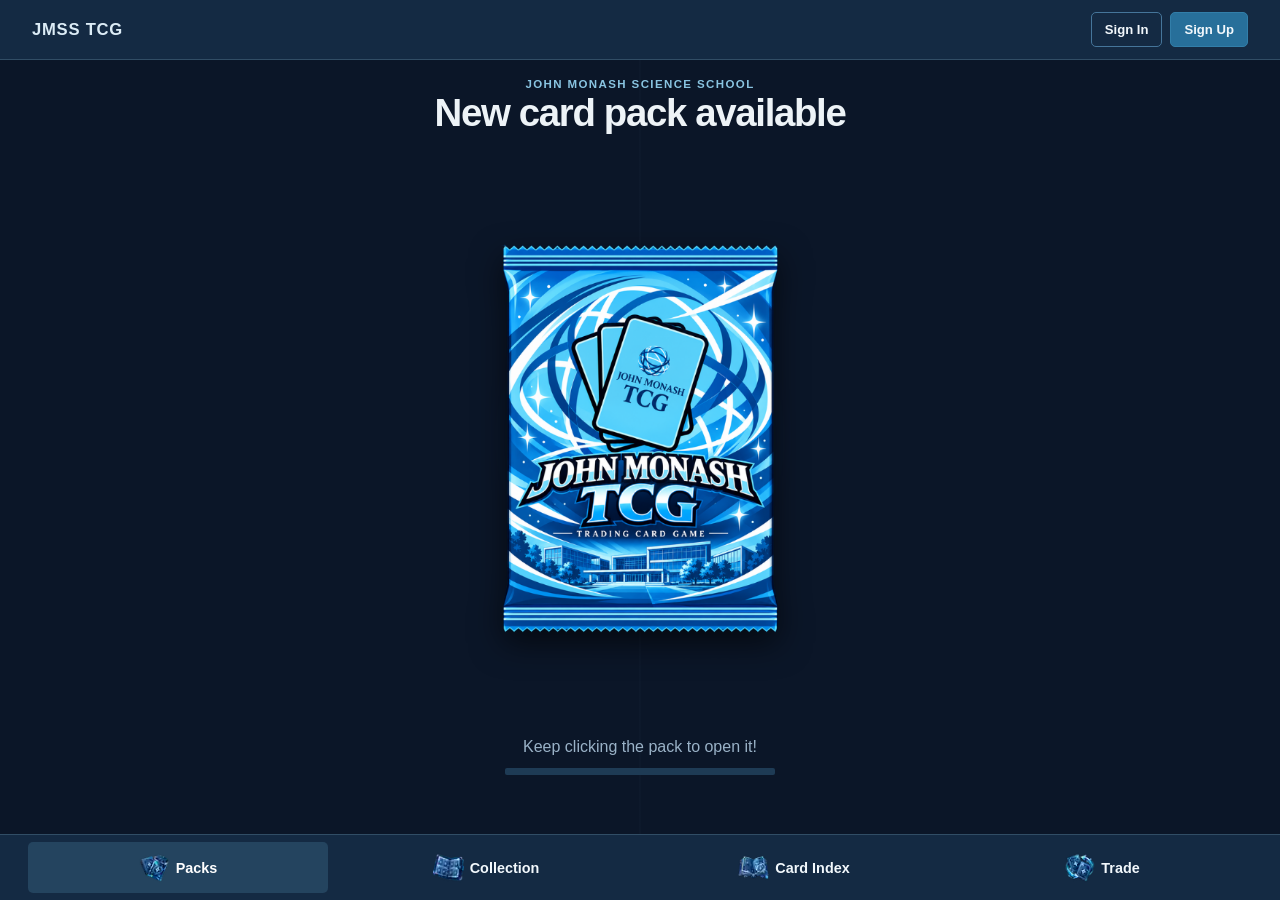
==== commit 7918cf1a: "Format index.html for easier maintenance" ====
--- a/index.html
+++ b/index.html
@@ -1,9 +1,12 @@
 <!doctype html>
 <html lang="en">
 <head>
-<meta charset="utf-8"><meta name="viewport" content="width=device-width, initial-scale=1">
-<meta name="theme-color" content="#101D35"><link rel="icon" href="index_images/favicon.png">
-<link rel="stylesheet" href="global.css"><title>Open a Pack | JMSS TCG</title>
+<meta charset="utf-8">
+<meta name="viewport" content="width=device-width, initial-scale=1">
+<meta name="theme-color" content="#101D35">
+<link rel="icon" href="index_images/favicon.png">
+<link rel="stylesheet" href="global.css">
+<title>Open a Pack | JMSS TCG</title>
 <style>
 .pack-stage{display:grid;place-items:center;min-height:425px;position:relative;isolation:isolate;overflow:hidden}
 .pack-stage::before{content:"";position:absolute;width:320px;height:320px;border-radius:50%;background:radial-gradient(circle,#3caee84a,transparent 65%);filter:blur(20px);z-index:-1}
@@ -52,18 +55,54 @@
 @media(max-width:640px){.top-nav{height:56px}.top-nav .brand{font-size:.85rem}.nav-links{gap:2px}.nav-links a{font-size:.75rem;padding:7px}.nav-links a img{display:none}.bottom-nav{height:60px}.bottom-nav a{font-size:.73rem;padding:8px}.arcade-main{top:56px;bottom:60px;padding:8px}.arcade-hero .subtext{display:none}.pack-art{height:min(51dvh,360px)}.card-reveal{justify-content:flex-start;gap:7px}.reveal-card{flex:0 0 clamp(120px,39vw,175px)}.reveal-card img{max-height:42dvh}}
 @media(max-height:540px){.arcade-hero .subtext,.arcade-hero .eyebrow{display:none}.arcade-hero h1{font-size:1.2rem}.arcade-main{gap:3px}.pack-art{height:45dvh}.pack-progress{height:5px}.card-reveal img{max-height:36dvh}}
 </style>
-<link rel="stylesheet" href="navigation.css"><style>.arcade-main{top:var(--nav-top-h)!important;bottom:var(--nav-bottom-h)!important}.top-nav .nav-brand{font-weight:900}</style><link rel="stylesheet" href="design.css"><link rel="stylesheet" href="pack-opening.css"></head>
+<link rel="stylesheet" href="navigation.css">
+<style>.arcade-main{top:var(--nav-top-h)!important;bottom:var(--nav-bottom-h)!important}.top-nav .nav-brand{font-weight:900}</style>
+<link rel="stylesheet" href="design.css">
+<link rel="stylesheet" href="pack-opening.css">
+</head>
 <body class="background">
-<nav id="site-top-nav"></nav>
+<nav id="site-top-nav">
+</nav>
 <main class="arcade-main">
-<section class="arcade-hero"><p class="eyebrow">JOHN MONASH SCIENCE SCHOOL</p><h1>New card pack available</h1></section>
+<section class="arcade-hero">
+<p class="eyebrow">JOHN MONASH SCIENCE SCHOOL</p>
+<h1>New card pack available</h1>
+</section>
 <section aria-label="Pack opening" class="arcade-play">
-<div class="pack-stage" id="pack-stage"><button type="button" id="pack-button" class="pack-click" aria-label="Rotate the JMSS card pack"><img id="pack-art" class="pack-art" src="index_images/cardpacks/common.png" alt="Blue JMSS TCG booster pack"></button></div>
+<div class="pack-stage" id="pack-stage">
+<button type="button" id="pack-button" class="pack-click" aria-label="Rotate the JMSS card pack">
+<img id="pack-art" class="pack-art" src="index_images/cardpacks/common.png" alt="Blue JMSS TCG booster pack">
+</button>
+</div>
 <p id="pack-status" class="pack-instructions" aria-live="polite">Keep clicking the pack to open it!</p>
-<div class="pack-progress" role="progressbar" aria-label="Progress to pack opening" aria-valuemin="0" aria-valuemax="6" aria-valuenow="0" id="pack-progress"><div id="pack-fill"></div></div>
-<div id="card-reveal" class="card-reveal" aria-label="Five revealed cards" hidden></div><div class="reveal-controls"><span id="reveal-counter" aria-live="polite"></span><button type="button" id="skip-reveal" hidden>Reveal all cards</button></div><p id="reveal-summary" hidden data-saved="false">Cards added to your collection. <a href="collection.html" style="color:#8dcbe6">View collection →</a></p><button type="button" class="pack-reset" id="pack-reset">Open another pack</button>
+<div class="pack-progress" role="progressbar" aria-label="Progress to pack opening" aria-valuemin="0" aria-valuemax="6" aria-valuenow="0" id="pack-progress">
+<div id="pack-fill">
+</div>
+</div>
+<div id="card-reveal" class="card-reveal" aria-label="Five revealed cards" hidden>
+</div>
+<div class="reveal-controls">
+<span id="reveal-counter" aria-live="polite">
+</span>
+<button type="button" id="skip-reveal" hidden>Reveal all cards</button>
+</div>
+<p id="reveal-summary" hidden data-saved="false">Cards added to your collection. <a href="collection.html" style="color:#8dcbe6">View collection →</a>
+</p>
+<button type="button" class="pack-reset" id="pack-reset">Open another pack</button>
 </section>
-</main><nav id="site-bottom-nav"></nav>
-<script src="pack-opening.js" defer></script>
-
-<script src="navigation.js"></script></body></html>+</main>
+<dialog id="card-detail" class="card-detail-dialog">
+<form method="dialog">
+<button class="card-detail-close" aria-label="Close card details">Close ×</button>
+</form>
+<div id="card-detail-body" class="card-detail-body">
+</div>
+</dialog>
+<nav id="site-bottom-nav">
+</nav>
+<script src="pack-opening.js" defer>
+</script>
+<script src="navigation.js">
+</script>
+</body>
+</html>
--- a/navigation.css
+++ b/navigation.css
@@ -13,3 +13,15 @@
 .top-nav a:hover,.bottom-nav a:hover,.bottom-nav a[aria-current="page"]{background:#25658D;color:#fff}
 .nav-icon{font-size:1.1em}
 @media(max-width:520px){:root{--nav-top-h:54px;--nav-bottom-h:60px}.top-nav .nav-brand{font-size:.89rem}.top-nav .nav-account a{font-size:.73rem;padding:8px 9px}.bottom-nav{gap:2px;padding:5px!important}.bottom-nav a{font-size:.71rem;gap:3px;padding:8px 2px}.nav-icon{font-size:1em}}
+
+/* Transparent, tightly-cropped JMSS TCG navigation artwork */
+.top-nav .nav-account a{display:inline-flex;align-items:center;gap:5px}
+.nav-art-icon{display:block!important;width:31px!important;height:31px!important;max-width:none;object-fit:contain;flex-shrink:0;transform:none!important}
+.top-nav .nav-account .nav-art-icon{width:25px!important;height:25px!important}
+.bottom-nav a{gap:6px}
+@media(max-width:520px){
+  .nav-art-icon{width:26px!important;height:26px!important}
+  .top-nav .nav-account .nav-art-icon{width:20px!important;height:20px!important}
+  .top-nav .nav-account a{gap:3px}
+  .bottom-nav a{flex-direction:column;gap:0;padding:3px 1px;font-size:.67rem}
+}
--- a/pack-opening.css
+++ b/pack-opening.css
@@ -18,3 +18,31 @@
 .arcade-play:has(.card-reveal:not([hidden])) .pack-instructions{flex-shrink:0}
 @media(max-width:640px){.card-reveal{justify-content:flex-start!important}.flip-card{flex:0 0 clamp(115px,38vw,170px);height:min(39vh,258px)}}
 @media(prefers-reduced-motion:reduce){.flip-card-inner{transition:none}}
+
+/* Temporary demo rarity visual treatments */
+.flip-card{appearance:none;background:none;padding:0;border:0;cursor:pointer;color:inherit}
+.flip-card:disabled{cursor:default}
+.flip-card-front{border:2px solid var(--rarity-border,#6d8499);box-shadow:inset 0 0 15px var(--rarity-glow,transparent)}
+.flip-tier{position:absolute;top:4px;left:5px;padding:2px 5px;background:#081522df;border:1px solid var(--rarity-border,#7e91a4);color:#fff;font-size:.61rem;font-weight:800;border-radius:3px;text-transform:uppercase;letter-spacing:.05em}
+.flip-card-front img{height:calc(100% - 22px)}
+.flip-card.rarity-rare{--rarity-border:#72b9d7;--rarity-glow:#2380b322}
+.flip-card.rarity-legendary{--rarity-border:#f1bb53;--rarity-glow:#eab03a55}
+.flip-card.rarity-mythic{--rarity-border:#ca92ff;--rarity-glow:#a14ae65e}
+.flip-card.rarity-divine{--rarity-border:#ffecba;--rarity-glow:#ffe8a488}
+.flip-card.rarity-legendary.revealed,.flip-card.rarity-mythic.revealed,.flip-card.rarity-divine.revealed{filter:drop-shadow(0 0 9px var(--rarity-border))}
+.flip-card.rare-pulse{animation:rarityPulse .9s ease-out}
+@keyframes rarityPulse{0%{filter:drop-shadow(0 0 0 var(--rarity-border));transform:scale(.96)}45%{filter:drop-shadow(0 0 22px var(--rarity-border));transform:scale(1.055)}100%{transform:scale(1)}}
+.card-detail-dialog{border:1px solid #52718b;background:#10243b;color:#ecf3f8;border-radius:8px;width:min(94vw,700px);max-height:84dvh;padding:20px;box-shadow:0 20px 70px #000c}
+.card-detail-dialog::backdrop{background:#03090edb}
+.card-detail-close{float:right;background:#224967;border:1px solid #648ba5;color:white;border-radius:4px;font:inherit;padding:5px 12px;cursor:pointer}
+.card-detail-body{display:grid;grid-template-columns:minmax(0,210px) 1fr;gap:22px;align-items:center;clear:both;margin-top:16px}
+.detail-art{max-width:100%;max-height:55dvh;object-fit:contain}
+.detail-info h2{margin:0 0 8px;font-size:1.45rem}
+.detail-rarity{font-weight:800;text-transform:uppercase;letter-spacing:.06em;font-size:.8rem}
+.detail-rarity.rarity-rare{color:#80c2e0}.detail-rarity.rarity-legendary{color:#f0be61}.detail-rarity.rarity-mythic{color:#d7aaff}.detail-rarity.rarity-divine{color:#fff0bd}
+.detail-stats{display:grid;grid-template-columns:repeat(2,1fr);gap:8px;margin:16px 0}
+.detail-stats>div{background:#1b3b59;border:1px solid #375b77;border-radius:5px;padding:10px;display:flex;justify-content:space-between;gap:6px}
+.detail-stats span{font-size:.79rem;color:#afc4d3}.detail-stats strong{font-variant-numeric:tabular-nums}
+.detail-note{color:#9db4c5;font-size:.75rem;line-height:1.5}
+@media(max-width:520px){.card-detail-body{grid-template-columns:1fr;gap:12px;text-align:center}.detail-art{max-height:29dvh;margin:auto}.card-detail-dialog{padding:12px}.detail-stats{margin:9px 0}.detail-info h2{font-size:1.12rem}}
+@media(prefers-reduced-motion:reduce){.flip-card.rare-pulse{animation:none}}
